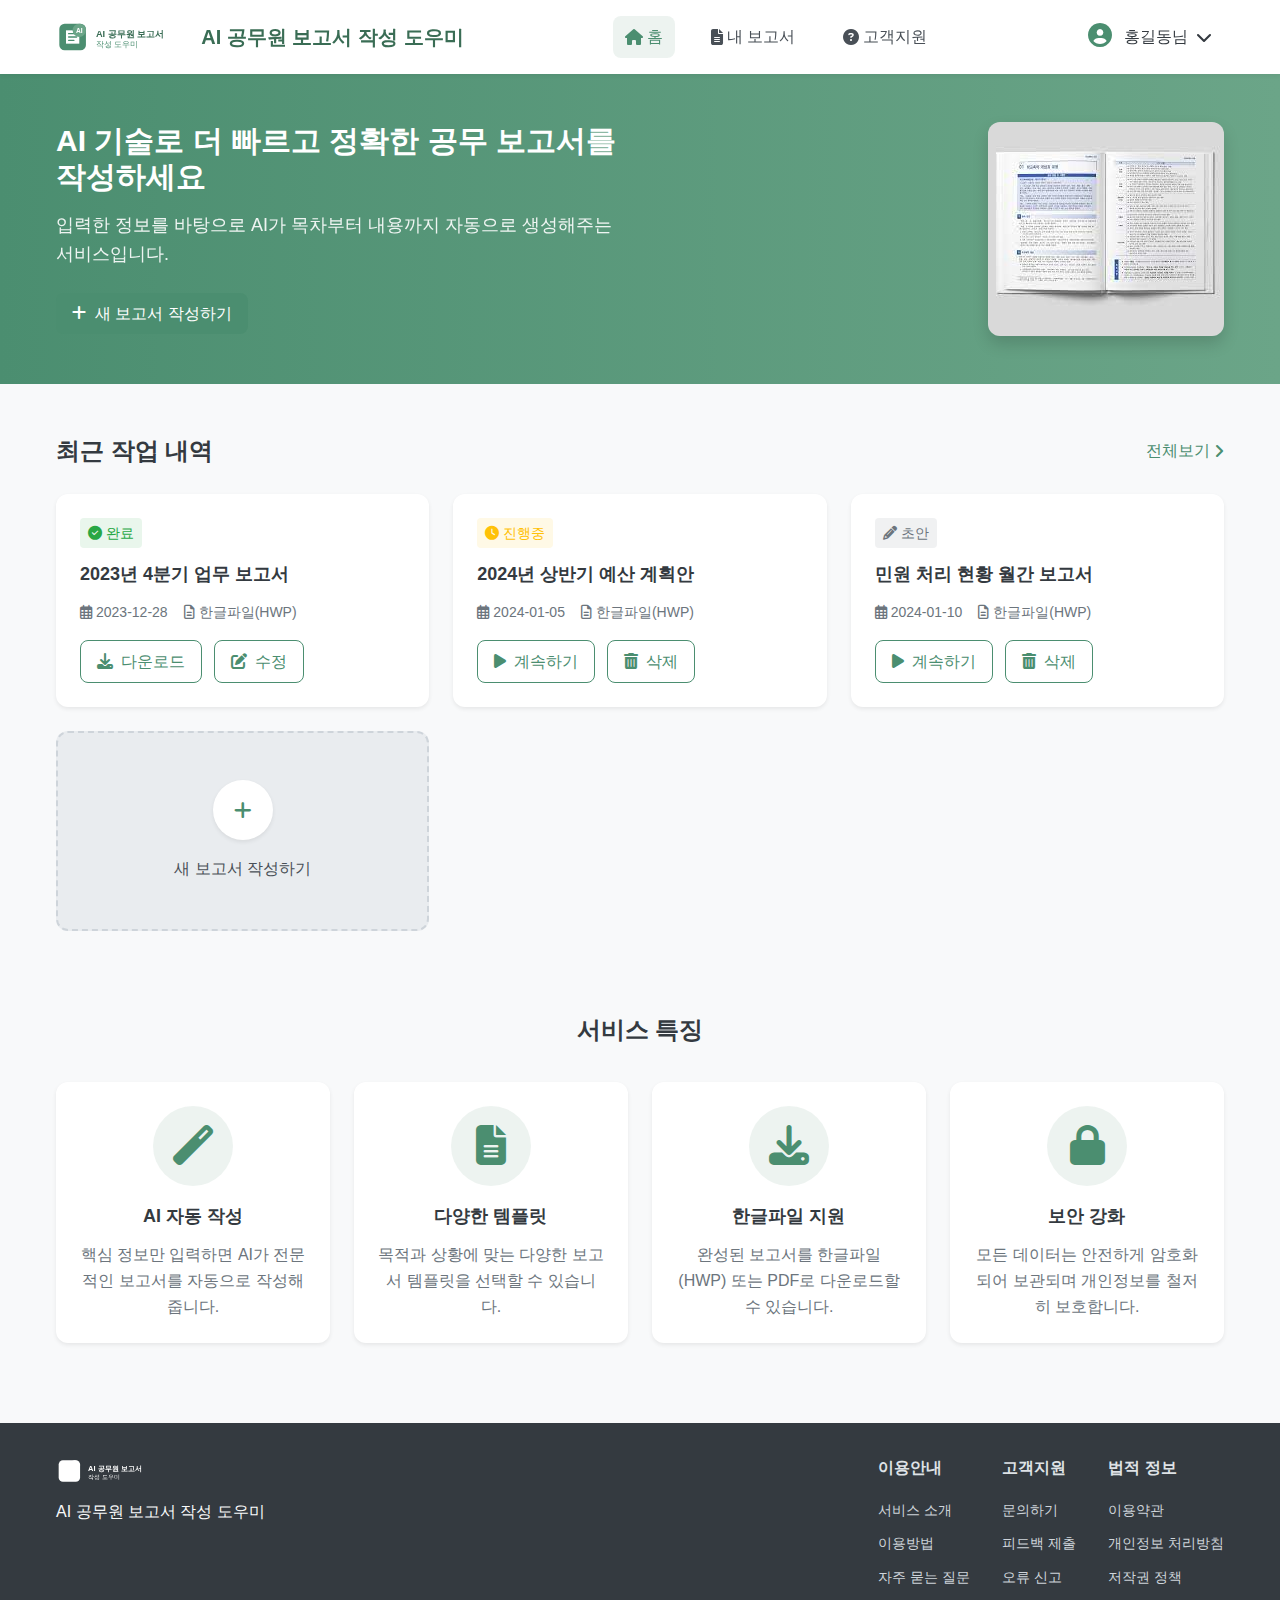
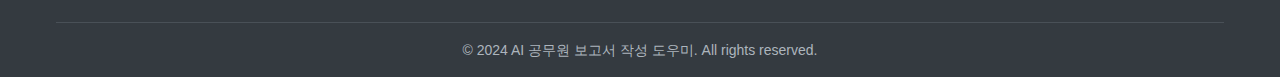
==== index.html @ dc9d5b9f "init" ====
<!DOCTYPE html>
<html lang="ko">
<head>
    <meta charset="UTF-8">
    <meta name="viewport" content="width=device-width, initial-scale=1.0">
    <title>AI 공무원 보고서 작성 도우미 - 대시보드</title>
    <link rel="stylesheet" href="https://cdnjs.cloudflare.com/ajax/libs/font-awesome/6.4.0/css/all.min.css">
    <link rel="stylesheet" href="assets/css/style.css">
    <link rel="stylesheet" href="assets/css/dashboard.css">
</head>
<body>
    <header class="main-header">
        <div class="container header-container">
            <div class="logo">
                <img src="assets/images/logo.svg" alt="AI 공무원 보고서 작성 도우미 로고">
                <h1>AI 공무원 보고서 작성 도우미</h1>
            </div>
            <nav class="main-nav">
                <ul>
                    <li><a href="index.html" class="active"><i class="fas fa-home"></i> 홈</a></li>
                    <li><a href="#"><i class="fas fa-file-alt"></i> 내 보고서</a></li>
                    <li><a href="#"><i class="fas fa-question-circle"></i> 고객지원</a></li>
                </ul>
            </nav>
            <div class="user-profile">
                <div class="profile-icon">
                    <i class="fas fa-user-circle"></i>
                </div>
                <div class="profile-dropdown">
                    <span>홍길동님</span>
                    <i class="fas fa-chevron-down"></i>
                    <div class="dropdown-content">
                        <a href="#"><i class="fas fa-user"></i> 내 프로필</a>
                        <a href="#"><i class="fas fa-cog"></i> 설정</a>
                        <a href="#"><i class="fas fa-sign-out-alt"></i> 로그아웃</a>
                    </div>
                </div>
            </div>
        </div>
    </header>

    <main>
        <section class="hero-banner">
            <div class="container">
                <div class="banner-content">
                    <h2>AI 기술로 더 빠르고 정확한 공무 보고서를 작성하세요</h2>
                    <p>입력한 정보를 바탕으로 AI가 목차부터 내용까지 자동으로 생성해주는 서비스입니다.</p>
                    <a href="create-report.html" class="btn btn-primary"><i class="fas fa-plus"></i> 새 보고서 작성하기</a>
                </div>
                <div class="banner-image">
                    <img src="assets/images/banner.jpg" alt="보고서 작성 이미지">
                </div>
            </div>
        </section>

        <section class="recent-reports">
            <div class="container">
                <div class="section-header">
                    <h2>최근 작업 내역</h2>
                    <a href="#" class="view-all">전체보기 <i class="fas fa-angle-right"></i></a>
                </div>
                <div class="reports-grid">
                    <div class="report-card">
                        <div class="report-status completed">
                            <i class="fas fa-check-circle"></i> 완료
                        </div>
                        <h3>2023년 4분기 업무 보고서</h3>
                        <div class="report-meta">
                            <span><i class="far fa-calendar-alt"></i> 2023-12-28</span>
                            <span><i class="far fa-file-alt"></i> 한글파일(HWP)</span>
                        </div>
                        <div class="report-actions">
                            <a href="#" class="btn btn-outline"><i class="fas fa-download"></i> 다운로드</a>
                            <a href="#" class="btn btn-outline"><i class="fas fa-edit"></i> 수정</a>
                        </div>
                    </div>
                    <div class="report-card">
                        <div class="report-status in-progress">
                            <i class="fas fa-clock"></i> 진행중
                        </div>
                        <h3>2024년 상반기 예산 계획안</h3>
                        <div class="report-meta">
                            <span><i class="far fa-calendar-alt"></i> 2024-01-05</span>
                            <span><i class="far fa-file-alt"></i> 한글파일(HWP)</span>
                        </div>
                        <div class="report-actions">
                            <a href="generate-report.html" class="btn btn-outline"><i class="fas fa-play"></i> 계속하기</a>
                            <a href="#" class="btn btn-outline"><i class="fas fa-trash-alt"></i> 삭제</a>
                        </div>
                    </div>
                    <div class="report-card">
                        <div class="report-status draft">
                            <i class="fas fa-pencil-alt"></i> 초안
                        </div>
                        <h3>민원 처리 현황 월간 보고서</h3>
                        <div class="report-meta">
                            <span><i class="far fa-calendar-alt"></i> 2024-01-10</span>
                            <span><i class="far fa-file-alt"></i> 한글파일(HWP)</span>
                        </div>
                        <div class="report-actions">
                            <a href="create-toc.html" class="btn btn-outline"><i class="fas fa-play"></i> 계속하기</a>
                            <a href="#" class="btn btn-outline"><i class="fas fa-trash-alt"></i> 삭제</a>
                        </div>
                    </div>
                    <div class="add-new-card">
                        <a href="create-report.html" class="add-new-link">
                            <div class="add-icon"><i class="fas fa-plus"></i></div>
                            <span>새 보고서 작성하기</span>
                        </a>
                    </div>
                </div>
            </div>
        </section>

        <section class="features">
            <div class="container">
                <h2>서비스 특징</h2>
                <div class="features-grid">
                    <div class="feature-item">
                        <div class="feature-icon">
                            <i class="fas fa-magic"></i>
                        </div>
                        <h3>AI 자동 작성</h3>
                        <p>핵심 정보만 입력하면 AI가 전문적인 보고서를 자동으로 작성해줍니다.</p>
                    </div>
                    <div class="feature-item">
                        <div class="feature-icon">
                            <i class="fas fa-file-alt"></i>
                        </div>
                        <h3>다양한 템플릿</h3>
                        <p>목적과 상황에 맞는 다양한 보고서 템플릿을 선택할 수 있습니다.</p>
                    </div>
                    <div class="feature-item">
                        <div class="feature-icon">
                            <i class="fas fa-download"></i>
                        </div>
                        <h3>한글파일 지원</h3>
                        <p>완성된 보고서를 한글파일(HWP) 또는 PDF로 다운로드할 수 있습니다.</p>
                    </div>
                    <div class="feature-item">
                        <div class="feature-icon">
                            <i class="fas fa-lock"></i>
                        </div>
                        <h3>보안 강화</h3>
                        <p>모든 데이터는 안전하게 암호화되어 보관되며 개인정보를 철저히 보호합니다.</p>
                    </div>
                </div>
            </div>
        </section>
    </main>

    <footer class="main-footer">
        <div class="container">
            <div class="footer-content">
                <div class="footer-logo">
                    <img src="assets/images/logo.svg" alt="AI 공무원 보고서 작성 도우미 로고">
                    <p>AI 공무원 보고서 작성 도우미</p>
                </div>
                <div class="footer-links">
                    <div class="footer-links-group">
                        <h4>이용안내</h4>
                        <ul>
                            <li><a href="#">서비스 소개</a></li>
                            <li><a href="#">이용방법</a></li>
                            <li><a href="#">자주 묻는 질문</a></li>
                        </ul>
                    </div>
                    <div class="footer-links-group">
                        <h4>고객지원</h4>
                        <ul>
                            <li><a href="#">문의하기</a></li>
                            <li><a href="#">피드백 제출</a></li>
                            <li><a href="#">오류 신고</a></li>
                        </ul>
                    </div>
                    <div class="footer-links-group">
                        <h4>법적 정보</h4>
                        <ul>
                            <li><a href="#">이용약관</a></li>
                            <li><a href="#">개인정보 처리방침</a></li>
                            <li><a href="#">저작권 정책</a></li>
                        </ul>
                    </div>
                </div>
            </div>
            <div class="footer-bottom">
                <p>&copy; 2024 AI 공무원 보고서 작성 도우미. All rights reserved.</p>
            </div>
        </div>
    </footer>

    <script src="assets/js/main.js"></script>
</body>
</html>
---- assets/css/style.css ----
/* 전역 변수 */
:root {
    /* 메인 색상 (녹색 계열) */
    --primary-color: #4b8e70;
    --primary-light: #6ba588;
    --primary-dark: #3a6d55;
    
    /* 중립 색상 */
    --neutral-900: #212529;
    --neutral-800: #343a40;
    --neutral-700: #495057;
    --neutral-600: #6c757d;
    --neutral-500: #adb5bd;
    --neutral-400: #ced4da;
    --neutral-300: #dee2e6;
    --neutral-200: #e9ecef;
    --neutral-100: #f8f9fa;
    
    /* 상태 색상 */
    --success-color: #28a745;
    --warning-color: #ffc107;
    --danger-color: #dc3545;
    --info-color: #17a2b8;
    
    /* 폰트 사이즈 */
    --font-size-xs: 0.75rem;   /* 12px */
    --font-size-sm: 0.875rem;  /* 14px */
    --font-size-md: 1rem;      /* 16px */
    --font-size-lg: 1.125rem;  /* 18px */
    --font-size-xl: 1.25rem;   /* 20px */
    --font-size-2xl: 1.5rem;   /* 24px */
    --font-size-3xl: 1.875rem; /* 30px */
    
    /* 여백 */
    --spacing-xxs: 0.25rem;    /* 4px */
    --spacing-xs: 0.5rem;      /* 8px */
    --spacing-sm: 0.75rem;     /* 12px */
    --spacing-md: 1rem;        /* 16px */
    --spacing-lg: 1.5rem;      /* 24px */
    --spacing-xl: 2rem;        /* 32px */
    --spacing-2xl: 3rem;       /* 48px */
    
    /* 기타 */
    --border-radius-sm: 0.25rem;
    --border-radius-md: 0.5rem;
    --border-radius-lg: 0.75rem;
    --box-shadow: 0 0.5rem 1rem rgba(0, 0, 0, 0.15);
    --box-shadow-sm: 0 0.125rem 0.25rem rgba(0, 0, 0, 0.075);
    --transition-speed: 0.3s;
}

/* 리셋 및 기본 스타일 */
* {
    margin: 0;
    padding: 0;
    box-sizing: border-box;
}

html {
    font-size: 16px;
    scroll-behavior: smooth;
}

body {
    font-family: 'Pretendard', -apple-system, BlinkMacSystemFont, 'Segoe UI', Roboto, 'Helvetica Neue', Arial, sans-serif;
    line-height: 1.6;
    color: var(--neutral-800);
    background-color: var(--neutral-100);
}

a {
    text-decoration: none;
    color: var(--primary-color);
    transition: color var(--transition-speed);
}

a:hover {
    color: var(--primary-dark);
}

ul, ol {
    list-style: none;
}

img {
    max-width: 100%;
    height: auto;
}

input, button, textarea, select {
    font-family: inherit;
    font-size: inherit;
    color: inherit;
}

button {
    cursor: pointer;
    background: none;
    border: none;
}

/* 컨테이너 */
.container {
    width: 100%;
    max-width: 1200px;
    margin: 0 auto;
    padding: 0 var(--spacing-md);
}

/* 헤더 스타일 */
.main-header {
    background-color: white;
    box-shadow: 0 2px 4px rgba(0, 0, 0, 0.05);
    padding: var(--spacing-md) 0;
    position: sticky;
    top: 0;
    z-index: 100;
}

.header-container {
    display: flex;
    align-items: center;
    justify-content: space-between;
}

.logo {
    display: flex;
    align-items: center;
    gap: var(--spacing-sm);
}

.logo img {
    height: 2.5rem;
}

.logo h1 {
    font-size: var(--font-size-xl);
    font-weight: 600;
    color: var(--primary-dark);
}

.main-nav ul {
    display: flex;
    gap: var(--spacing-lg);
}

.main-nav a {
    display: flex;
    align-items: center;
    gap: var(--spacing-xxs);
    padding: var(--spacing-xs) var(--spacing-sm);
    color: var(--neutral-700);
    font-weight: 500;
    border-radius: var(--border-radius-md);
    transition: all var(--transition-speed);
}

.main-nav a:hover {
    color: var(--primary-color);
    background-color: var(--neutral-100);
}

.main-nav a.active {
    color: var(--primary-color);
    background-color: rgba(75, 142, 112, 0.1);
}

.user-profile {
    display: flex;
    align-items: center;
    position: relative;
}

.profile-icon i {
    font-size: 1.5rem;
    color: var(--primary-color);
}

.profile-dropdown {
    display: flex;
    align-items: center;
    gap: var(--spacing-xs);
    padding: var(--spacing-xs) var(--spacing-sm);
    border-radius: var(--border-radius-md);
    cursor: pointer;
    transition: background-color var(--transition-speed);
}

.profile-dropdown:hover {
    background-color: var(--neutral-100);
}

.profile-dropdown span {
    font-weight: 500;
}

.dropdown-content {
    position: absolute;
    top: 100%;
    right: 0;
    width: 200px;
    background-color: white;
    border-radius: var(--border-radius-md);
    box-shadow: var(--box-shadow-sm);
    padding: var(--spacing-xs) 0;
    display: none;
    z-index: 101;
}

.profile-dropdown:hover .dropdown-content {
    display: block;
}

.dropdown-content a {
    display: flex;
    align-items: center;
    gap: var(--spacing-sm);
    padding: var(--spacing-sm) var(--spacing-md);
    color: var(--neutral-700);
    transition: background-color var(--transition-speed);
}

.dropdown-content a:hover {
    background-color: var(--neutral-100);
    color: var(--primary-color);
}

/* 푸터 스타일 */
.main-footer {
    background-color: var(--neutral-800);
    color: var(--neutral-100);
    padding: var(--spacing-xl) 0 var(--spacing-md);
    margin-top: var(--spacing-2xl);
}

.footer-content {
    display: flex;
    flex-wrap: wrap;
    justify-content: space-between;
    gap: var(--spacing-xl);
    padding-bottom: var(--spacing-xl);
    border-bottom: 1px solid var(--neutral-700);
}

.footer-logo {
    display: flex;
    flex-direction: column;
    align-items: flex-start;
    gap: var(--spacing-sm);
}

.footer-logo img {
    height: 2rem;
    filter: brightness(0) invert(1);
}

.footer-logo p {
    font-weight: 500;
}

.footer-links {
    display: flex;
    flex-wrap: wrap;
    gap: var(--spacing-xl);
}

.footer-links-group h4 {
    font-size: var(--font-size-md);
    margin-bottom: var(--spacing-md);
    color: var(--neutral-300);
}

.footer-links-group ul {
    display: flex;
    flex-direction: column;
    gap: var(--spacing-xs);
}

.footer-links-group a {
    color: var(--neutral-400);
    font-size: var(--font-size-sm);
    transition: color var(--transition-speed);
}

.footer-links-group a:hover {
    color: white;
}

.footer-bottom {
    padding-top: var(--spacing-md);
    text-align: center;
    color: var(--neutral-500);
    font-size: var(--font-size-sm);
}

/* 버튼 스타일 */
.btn {
    display: inline-flex;
    align-items: center;
    justify-content: center;
    gap: var(--spacing-xs);
    padding: var(--spacing-xs) var(--spacing-md);
    border-radius: var(--border-radius-md);
    font-weight: 500;
    transition: all var(--transition-speed);
    cursor: pointer;
}

.btn-primary {
    background-color: var(--primary-color);
    color: white;
    border: none;
}

.btn-primary:hover {
    background-color: var(--primary-dark);
    color: white;
}

.btn-outline {
    background-color: transparent;
    color: var(--primary-color);
    border: 1px solid var(--primary-color);
}

.btn-outline:hover {
    background-color: rgba(75, 142, 112, 0.1);
}

.btn-danger {
    background-color: var(--danger-color);
    color: white;
    border: none;
}

.btn-danger:hover {
    background-color: #bd2130;
}

.btn-large {
    padding: var(--spacing-sm) var(--spacing-lg);
    font-size: var(--font-size-lg);
}

.btn-text {
    background: none;
    border: none;
    color: var(--neutral-600);
    display: inline-flex;
    align-items: center;
    gap: var(--spacing-xxs);
    padding: var(--spacing-xxs) var(--spacing-xs);
    border-radius: var(--border-radius-sm);
    transition: color var(--transition-speed);
}

.btn-text:hover {
    color: var(--primary-color);
    background-color: var(--neutral-200);
}

/* 반응형 스타일 */
@media (max-width: 992px) {
    .header-container {
        flex-wrap: wrap;
    }
    
    .main-nav {
        order: 3;
        width: 100%;
        margin-top: var(--spacing-md);
    }
    
    .main-nav ul {
        justify-content: space-between;
    }
    
    .footer-content {
        flex-direction: column;
        gap: var(--spacing-lg);
    }
    
    .footer-links {
        justify-content: space-between;
    }
}

@media (max-width: 768px) {
    .main-nav ul {
        gap: var(--spacing-xs);
    }
    
    .footer-links {
        flex-direction: column;
        gap: var(--spacing-lg);
    }
}

@media (max-width: 576px) {
    .header-container {
        flex-direction: column;
        align-items: stretch;
    }
    
    .logo {
        justify-content: center;
        margin-bottom: var(--spacing-md);
    }
    
    .user-profile {
        justify-content: center;
        margin-bottom: var(--spacing-md);
    }
    
    .main-nav {
        margin-top: 0;
    }
    
    .main-nav ul {
        flex-wrap: wrap;
        justify-content: center;
    }
}

/* 유틸리티 클래스 */
.text-center {
    text-align: center;
}

.mt-1 { margin-top: var(--spacing-xs); }
.mt-2 { margin-top: var(--spacing-sm); }
.mt-3 { margin-top: var(--spacing-md); }
.mt-4 { margin-top: var(--spacing-lg); }
.mt-5 { margin-top: var(--spacing-xl); }

.mb-1 { margin-bottom: var(--spacing-xs); }
.mb-2 { margin-bottom: var(--spacing-sm); }
.mb-3 { margin-bottom: var(--spacing-md); }
.mb-4 { margin-bottom: var(--spacing-lg); }
.mb-5 { margin-bottom: var(--spacing-xl); }

.mx-auto { margin-left: auto; margin-right: auto; }
.my-1 { margin-top: var(--spacing-xs); margin-bottom: var(--spacing-xs); }
.my-2 { margin-top: var(--spacing-sm); margin-bottom: var(--spacing-sm); }
.my-3 { margin-top: var(--spacing-md); margin-bottom: var(--spacing-md); }
.my-4 { margin-top: var(--spacing-lg); margin-bottom: var(--spacing-lg); }
.my-5 { margin-top: var(--spacing-xl); margin-bottom: var(--spacing-xl); }

.p-1 { padding: var(--spacing-xs); }
.p-2 { padding: var(--spacing-sm); }
.p-3 { padding: var(--spacing-md); }
.p-4 { padding: var(--spacing-lg); }
.p-5 { padding: var(--spacing-xl); }

.text-primary { color: var(--primary-color); }
.text-success { color: var(--success-color); }
.text-warning { color: var(--warning-color); }
.text-danger { color: var(--danger-color); }
.text-info { color: var(--info-color); }

.bg-primary { background-color: var(--primary-color); }
.bg-success { background-color: var(--success-color); }
.bg-warning { background-color: var(--warning-color); }
.bg-danger { background-color: var(--danger-color); }
.bg-info { background-color: var(--info-color); }

.d-flex { display: flex; }
.flex-column { flex-direction: column; }
.justify-content-center { justify-content: center; }
.justify-content-between { justify-content: space-between; }
.align-items-center { align-items: center; }
.flex-wrap { flex-wrap: wrap; }
.gap-1 { gap: var(--spacing-xs); }
.gap-2 { gap: var(--spacing-sm); }
.gap-3 { gap: var(--spacing-md); }

.w-100 { width: 100%; }
.h-100 { height: 100%; }

.rounded { border-radius: var(--border-radius-md); }
.shadow { box-shadow: var(--box-shadow); }
.shadow-sm { box-shadow: var(--box-shadow-sm); }

.truncate {
    white-space: nowrap;
    overflow: hidden;
    text-overflow: ellipsis;
}

.visually-hidden {
    position: absolute;
    width: 1px;
    height: 1px;
    padding: 0;
    margin: -1px;
    overflow: hidden;
    clip: rect(0, 0, 0, 0);
    white-space: nowrap;
    border: 0;
}
---- assets/css/dashboard.css ----
/* 대시보드 페이지 스타일 */

/* 히어로 배너 */
.hero-banner {
    background-color: var(--primary-light);
    background-image: linear-gradient(to right, var(--primary-color), var(--primary-light));
    color: white;
    padding: var(--spacing-2xl) 0;
    margin-bottom: var(--spacing-2xl);
}

.hero-banner .container {
    display: flex;
    align-items: center;
    justify-content: space-between;
    gap: var(--spacing-xl);
}

.banner-content {
    flex: 1;
}

.banner-content h2 {
    font-size: var(--font-size-3xl);
    font-weight: 700;
    margin-bottom: var(--spacing-md);
    line-height: 1.2;
}

.banner-content p {
    font-size: var(--font-size-lg);
    margin-bottom: var(--spacing-lg);
    opacity: 0.9;
    max-width: 600px;
}

.banner-image {
    flex: 1;
    display: flex;
    justify-content: flex-end;
}

.banner-image img {
    max-width: 450px;
    border-radius: var(--border-radius-lg);
    box-shadow: var(--box-shadow);
}

/* 최근 보고서 섹션 */
.recent-reports {
    margin-bottom: var(--spacing-2xl);
}

.section-header {
    display: flex;
    justify-content: space-between;
    align-items: center;
    margin-bottom: var(--spacing-lg);
}

.section-header h2 {
    font-size: var(--font-size-2xl);
    color: var(--neutral-800);
}

.view-all {
    display: flex;
    align-items: center;
    gap: var(--spacing-xxs);
    color: var(--primary-color);
    font-weight: 500;
}

.reports-grid {
    display: grid;
    grid-template-columns: repeat(auto-fill, minmax(280px, 1fr));
    gap: var(--spacing-lg);
}

.report-card {
    background-color: white;
    border-radius: var(--border-radius-lg);
    box-shadow: var(--box-shadow-sm);
    padding: var(--spacing-lg);
    transition: transform var(--transition-speed), box-shadow var(--transition-speed);
    position: relative;
}

.report-card:hover {
    transform: translateY(-5px);
    box-shadow: 0 10px 20px rgba(0, 0, 0, 0.1);
}

.report-status {
    display: inline-flex;
    align-items: center;
    gap: var(--spacing-xxs);
    padding: var(--spacing-xxs) var(--spacing-xs);
    border-radius: var(--border-radius-sm);
    font-size: var(--font-size-sm);
    font-weight: 500;
    margin-bottom: var(--spacing-sm);
}

.report-status.completed {
    background-color: rgba(40, 167, 69, 0.1);
    color: var(--success-color);
}

.report-status.in-progress {
    background-color: rgba(255, 193, 7, 0.1);
    color: var(--warning-color);
}

.report-status.draft {
    background-color: rgba(108, 117, 125, 0.1);
    color: var(--neutral-600);
}

.report-card h3 {
    font-size: var(--font-size-lg);
    margin-bottom: var(--spacing-sm);
    color: var(--neutral-800);
}

.report-meta {
    display: flex;
    flex-wrap: wrap;
    gap: var(--spacing-md);
    margin-bottom: var(--spacing-md);
    color: var(--neutral-600);
    font-size: var(--font-size-sm);
}

.report-meta span {
    display: flex;
    align-items: center;
    gap: var(--spacing-xxs);
}

.report-actions {
    display: flex;
    gap: var(--spacing-sm);
    margin-top: var(--spacing-md);
}

.add-new-card {
    background-color: var(--neutral-200);
    border-radius: var(--border-radius-lg);
    border: 2px dashed var(--neutral-400);
    display: flex;
    align-items: center;
    justify-content: center;
    transition: all var(--transition-speed);
    min-height: 200px;
}

.add-new-card:hover {
    background-color: var(--neutral-300);
    border-color: var(--primary-color);
}

.add-new-link {
    display: flex;
    flex-direction: column;
    align-items: center;
    justify-content: center;
    gap: var(--spacing-md);
    padding: var(--spacing-lg);
    width: 100%;
    height: 100%;
    color: var(--neutral-700);
}

.add-icon {
    display: flex;
    align-items: center;
    justify-content: center;
    width: 60px;
    height: 60px;
    background-color: white;
    border-radius: 50%;
    color: var(--primary-color);
    font-size: var(--font-size-xl);
    box-shadow: var(--box-shadow-sm);
}

/* 특징 섹션 */
.features {
    padding: var(--spacing-xl) 0;
    background-color: var(--neutral-100);
    border-radius: var(--border-radius-lg);
}

.features h2 {
    text-align: center;
    font-size: var(--font-size-2xl);
    margin-bottom: var(--spacing-xl);
    color: var(--neutral-800);
}

.features-grid {
    display: grid;
    grid-template-columns: repeat(auto-fit, minmax(250px, 1fr));
    gap: var(--spacing-lg);
}

.feature-item {
    background-color: white;
    padding: var(--spacing-lg);
    border-radius: var(--border-radius-lg);
    box-shadow: var(--box-shadow-sm);
    text-align: center;
    transition: transform var(--transition-speed);
}

.feature-item:hover {
    transform: translateY(-5px);
}

.feature-icon {
    margin-bottom: var(--spacing-md);
    font-size: 2.5rem;
    color: var(--primary-color);
    display: inline-block;
    width: 80px;
    height: 80px;
    line-height: 80px;
    border-radius: 50%;
    background-color: rgba(75, 142, 112, 0.1);
}

.feature-item h3 {
    font-size: var(--font-size-lg);
    margin-bottom: var(--spacing-sm);
    color: var(--neutral-800);
}

.feature-item p {
    color: var(--neutral-600);
    font-size: var(--font-size-md);
}

/* 반응형 스타일 */
@media (max-width: 992px) {
    .hero-banner .container {
        flex-direction: column;
        text-align: center;
    }
    
    .banner-content p {
        max-width: 100%;
    }
    
    .banner-image {
        justify-content: center;
        margin-top: var(--spacing-lg);
    }
    
    .features-grid {
        grid-template-columns: repeat(2, 1fr);
    }
}

@media (max-width: 768px) {
    .hero-banner {
        padding: var(--spacing-xl) 0;
    }
    
    .banner-content h2 {
        font-size: var(--font-size-2xl);
    }
    
    .banner-content p {
        font-size: var(--font-size-md);
    }
    
    .reports-grid {
        grid-template-columns: repeat(2, 1fr);
    }
}

@media (max-width: 576px) {
    .reports-grid {
        grid-template-columns: 1fr;
    }
    
    .features-grid {
        grid-template-columns: 1fr;
    }
    
    .section-header {
        flex-direction: column;
        align-items: flex-start;
        gap: var(--spacing-sm);
    }
}
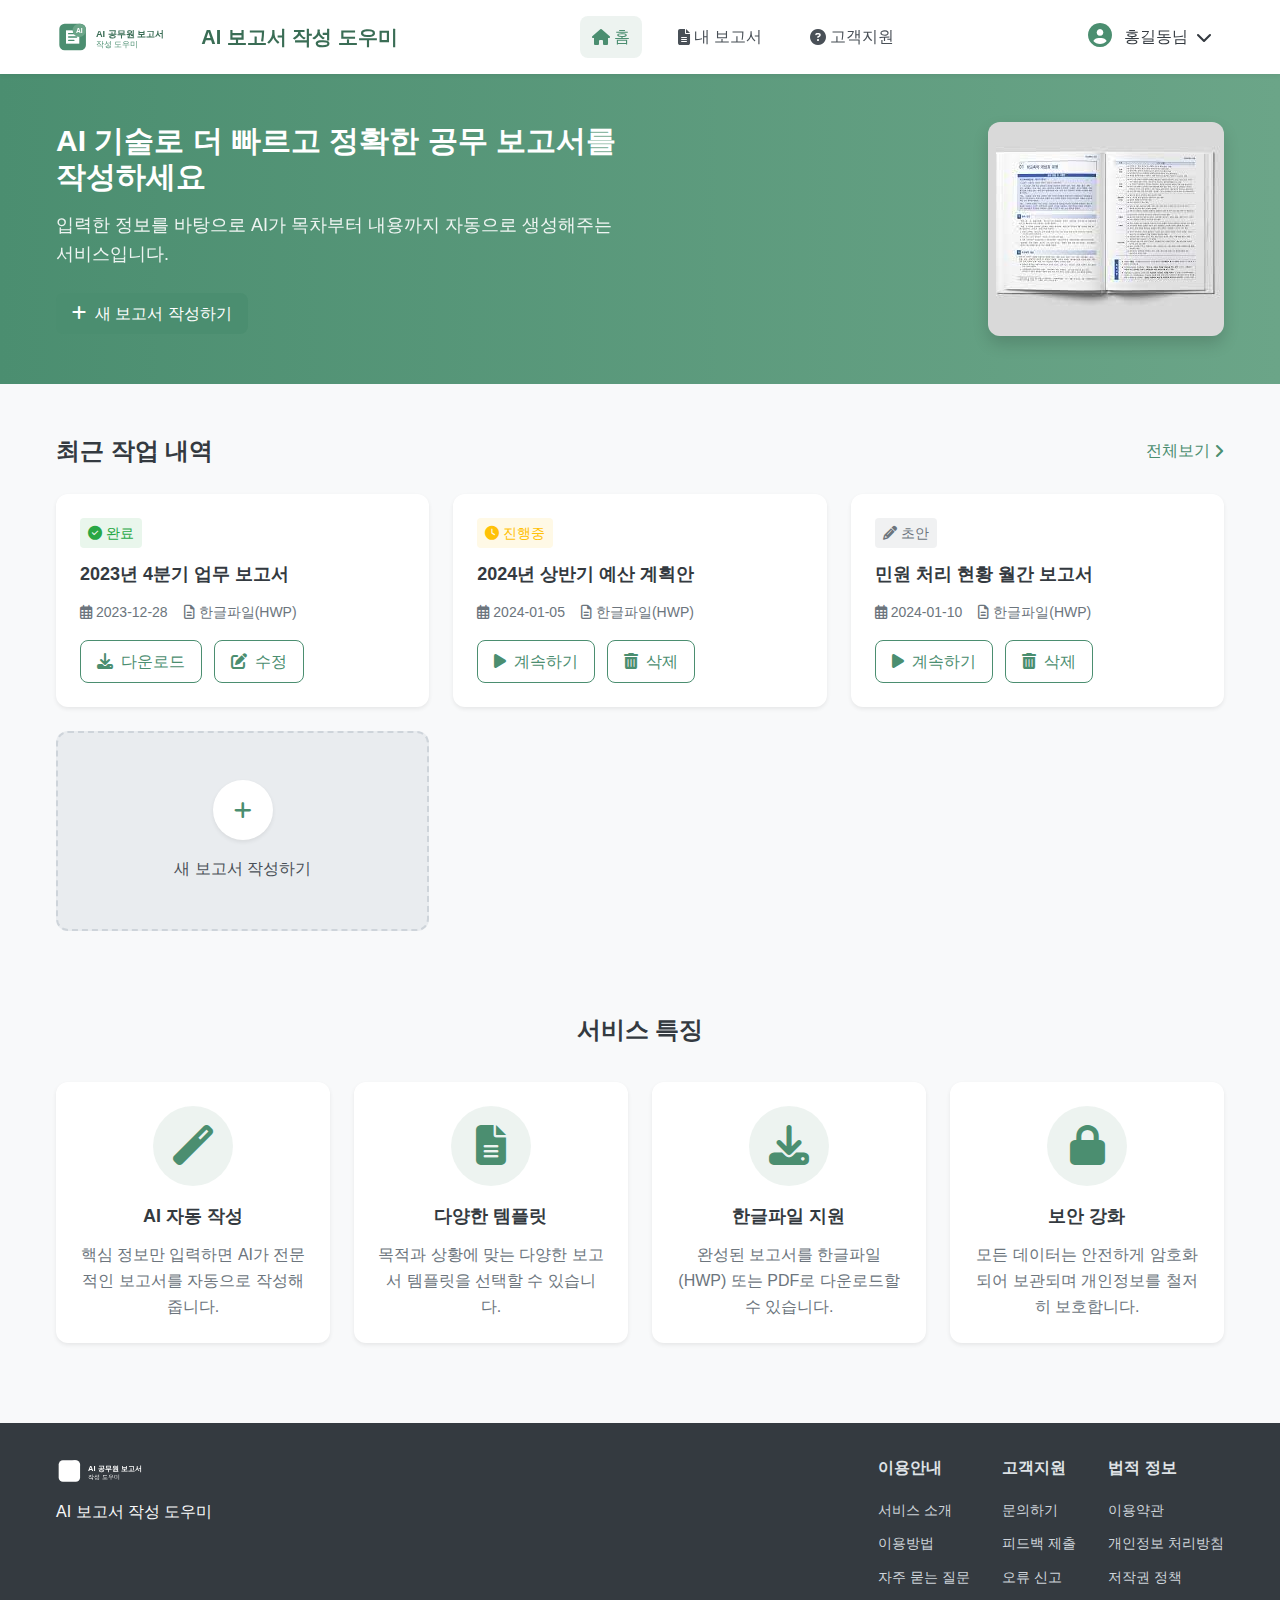
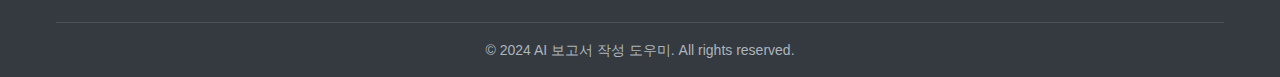
==== commit 66e487a5: "공무원 내용 삭제제" ====
--- a/index.html
+++ b/index.html
@@ -3,7 +3,7 @@
 <head>
     <meta charset="UTF-8">
     <meta name="viewport" content="width=device-width, initial-scale=1.0">
-    <title>AI 공무원 보고서 작성 도우미 - 대시보드</title>
+    <title>AI 보고서 작성 도우미 - 대시보드</title>
     <link rel="stylesheet" href="https://cdnjs.cloudflare.com/ajax/libs/font-awesome/6.4.0/css/all.min.css">
     <link rel="stylesheet" href="assets/css/style.css">
     <link rel="stylesheet" href="assets/css/dashboard.css">
@@ -12,8 +12,8 @@
     <header class="main-header">
         <div class="container header-container">
             <div class="logo">
-                <img src="assets/images/logo.svg" alt="AI 공무원 보고서 작성 도우미 로고">
-                <h1>AI 공무원 보고서 작성 도우미</h1>
+                <img src="assets/images/logo.svg" alt="AI 보고서 작성 도우미 로고">
+                <h1>AI 보고서 작성 도우미</h1>
             </div>
             <nav class="main-nav">
                 <ul>
@@ -153,8 +153,8 @@
         <div class="container">
             <div class="footer-content">
                 <div class="footer-logo">
-                    <img src="assets/images/logo.svg" alt="AI 공무원 보고서 작성 도우미 로고">
-                    <p>AI 공무원 보고서 작성 도우미</p>
+                    <img src="assets/images/logo.svg" alt="AI 보고서 작성 도우미 로고">
+                    <p>AI 보고서 작성 도우미</p>
                 </div>
                 <div class="footer-links">
                     <div class="footer-links-group">
@@ -184,7 +184,7 @@
                 </div>
             </div>
             <div class="footer-bottom">
-                <p>&copy; 2024 AI 공무원 보고서 작성 도우미. All rights reserved.</p>
+                <p>&copy; 2024 AI 보고서 작성 도우미. All rights reserved.</p>
             </div>
         </div>
     </footer>
